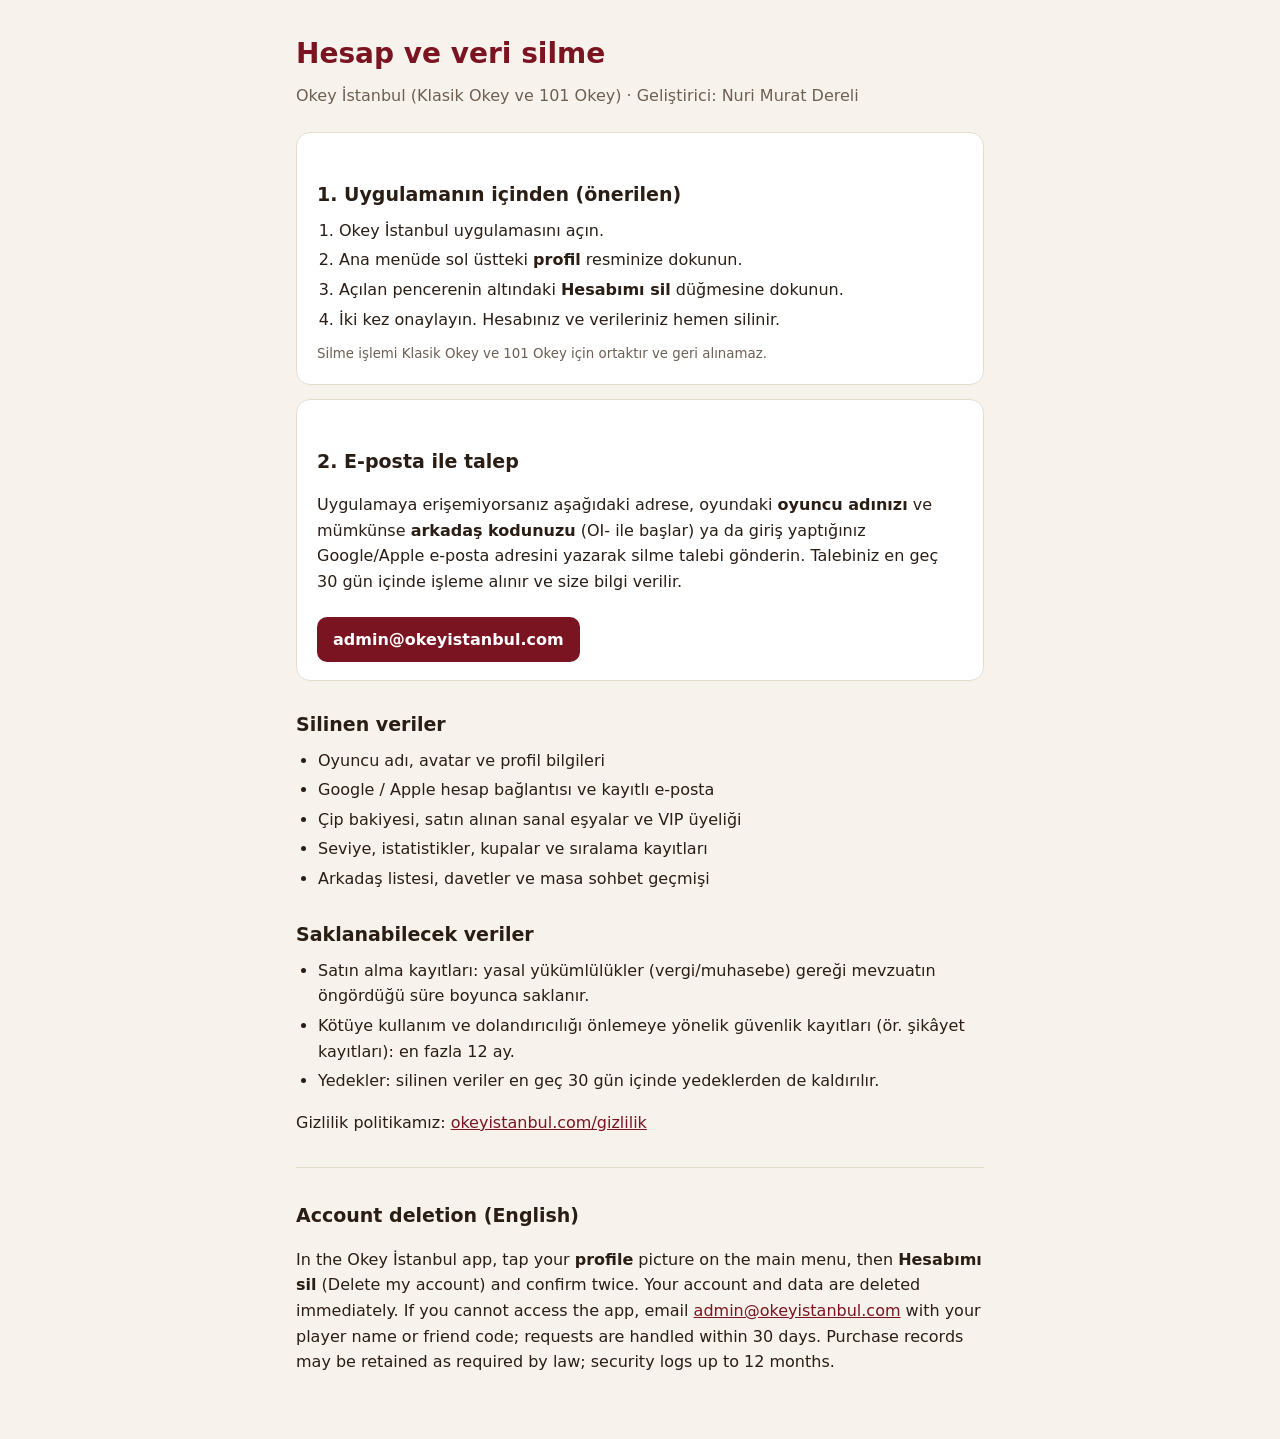
==== hesap-sil/index.html @ daba2b3e "Hesap silme sayfası" ====
<!doctype html>
<html lang="tr">
<head>
<meta charset="utf-8">
<meta name="viewport" content="width=device-width, initial-scale=1">
<title>Hesap silme · Okey İstanbul</title>
<meta name="description" content="Okey İstanbul hesabınızı ve verilerinizi nasıl silebileceğiniz.">
<style>
  :root { --bg:#f7f3ec; --card:#fff; --ink:#2a1d14; --muted:#6d5f52; --accent:#7a1420; --line:#e7ddcf; }
  * { box-sizing:border-box; }
  body { margin:0; background:var(--bg); color:var(--ink); font:16px/1.6 system-ui,-apple-system,"Segoe UI",Roboto,sans-serif; }
  main { max-width:720px; margin:0 auto; padding:32px 16px 48px; }
  h1 { font-size:28px; margin:0 0 6px; color:var(--accent); }
  h2 { font-size:19px; margin:28px 0 8px; }
  p, li { color:var(--ink); }
  .sub { color:var(--muted); margin:0 0 24px; }
  .card { background:var(--card); border:1px solid var(--line); border-radius:14px; padding:18px 20px; margin:14px 0; }
  ol, ul { padding-left:22px; margin:8px 0; }
  li { margin:4px 0; }
  a { color:var(--accent); }
  .mail { display:inline-block; margin-top:6px; padding:10px 16px; border-radius:10px; background:var(--accent); color:#fff; text-decoration:none; font-weight:600; }
  small { color:var(--muted); }
  hr { border:0; border-top:1px solid var(--line); margin:32px 0; }
</style>
</head>
<body>
<main>
  <h1>Hesap ve veri silme</h1>
  <p class="sub">Okey İstanbul (Klasik Okey ve 101 Okey) · Geliştirici: Nuri Murat Dereli</p>

  <div class="card">
    <h2>1. Uygulamanın içinden (önerilen)</h2>
    <ol>
      <li>Okey İstanbul uygulamasını açın.</li>
      <li>Ana menüde sol üstteki <b>profil</b> resminize dokunun.</li>
      <li>Açılan pencerenin altındaki <b>Hesabımı sil</b> düğmesine dokunun.</li>
      <li>İki kez onaylayın. Hesabınız ve verileriniz hemen silinir.</li>
    </ol>
    <small>Silme işlemi Klasik Okey ve 101 Okey için ortaktır ve geri alınamaz.</small>
  </div>

  <div class="card">
    <h2>2. E-posta ile talep</h2>
    <p>Uygulamaya erişemiyorsanız aşağıdaki adrese, oyundaki <b>oyuncu adınızı</b> ve mümkünse <b>arkadaş kodunuzu</b> (OI- ile başlar) ya da giriş yaptığınız Google/Apple e-posta adresini yazarak silme talebi gönderin. Talebiniz en geç 30 gün içinde işleme alınır ve size bilgi verilir.</p>
    <a class="mail" href="mailto:admin@okeyistanbul.com?subject=Hesap%20silme%20talebi">admin@okeyistanbul.com</a>
  </div>

  <h2>Silinen veriler</h2>
  <ul>
    <li>Oyuncu adı, avatar ve profil bilgileri</li>
    <li>Google / Apple hesap bağlantısı ve kayıtlı e-posta</li>
    <li>Çip bakiyesi, satın alınan sanal eşyalar ve VIP üyeliği</li>
    <li>Seviye, istatistikler, kupalar ve sıralama kayıtları</li>
    <li>Arkadaş listesi, davetler ve masa sohbet geçmişi</li>
  </ul>

  <h2>Saklanabilecek veriler</h2>
  <ul>
    <li>Satın alma kayıtları: yasal yükümlülükler (vergi/muhasebe) gereği mevzuatın öngördüğü süre boyunca saklanır.</li>
    <li>Kötüye kullanım ve dolandırıcılığı önlemeye yönelik güvenlik kayıtları (ör. şikâyet kayıtları): en fazla 12 ay.</li>
    <li>Yedekler: silinen veriler en geç 30 gün içinde yedeklerden de kaldırılır.</li>
  </ul>

  <p>Gizlilik politikamız: <a href="https://okeyistanbul.com/gizlilik">okeyistanbul.com/gizlilik</a></p>

  <hr>
  <h2>Account deletion (English)</h2>
  <p>In the Okey İstanbul app, tap your <b>profile</b> picture on the main menu, then <b>Hesabımı sil</b> (Delete my account) and confirm twice. Your account and data are deleted immediately. If you cannot access the app, email <a href="mailto:admin@okeyistanbul.com?subject=Account%20deletion%20request">admin@okeyistanbul.com</a> with your player name or friend code; requests are handled within 30 days. Purchase records may be retained as required by law; security logs up to 12 months.</p>
</main>
</body>
</html>
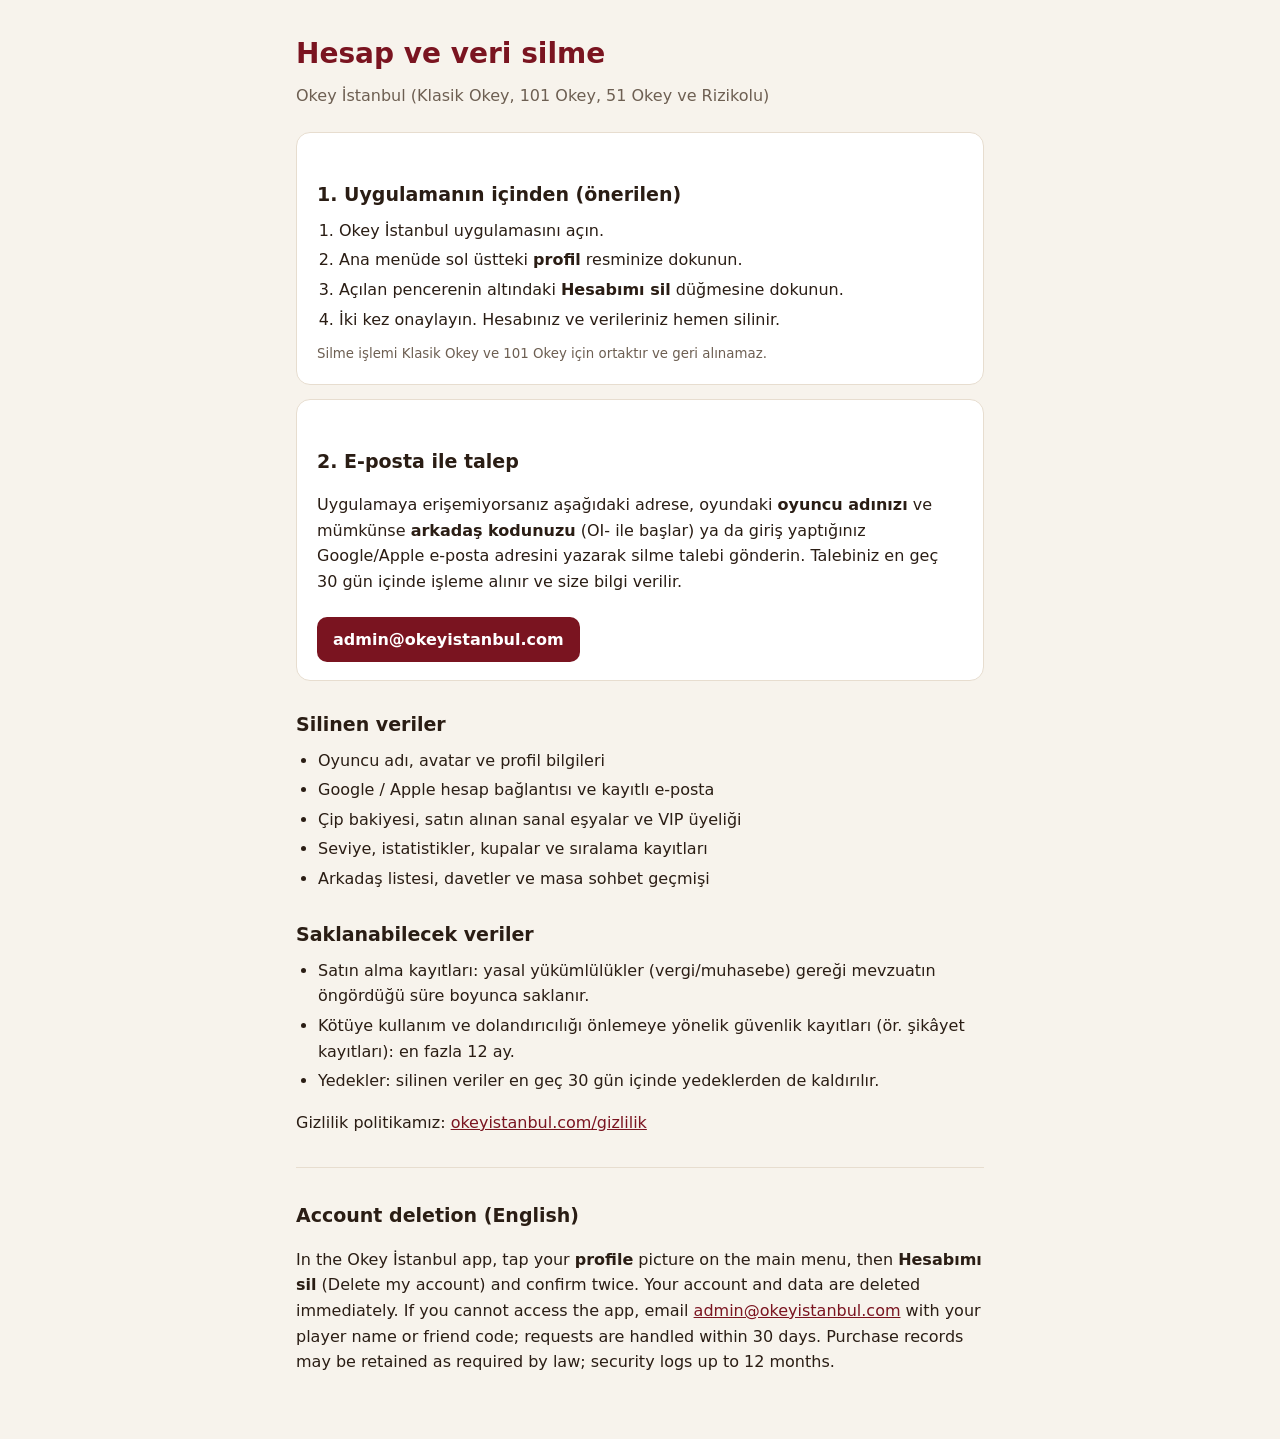
==== commit 74fc425e: "Site v4" ====
--- a/hesap-sil/index.html
+++ b/hesap-sil/index.html
@@ -26,7 +26,7 @@
 <body>
 <main>
   <h1>Hesap ve veri silme</h1>
-  <p class="sub">Okey İstanbul (Klasik Okey ve 101 Okey) · Geliştirici: Nuri Murat Dereli</p>
+  <p class="sub">Okey İstanbul (Klasik Okey, 101 Okey, 51 Okey ve Rizikolu)</p>
 
   <div class="card">
     <h2>1. Uygulamanın içinden (önerilen)</h2>
